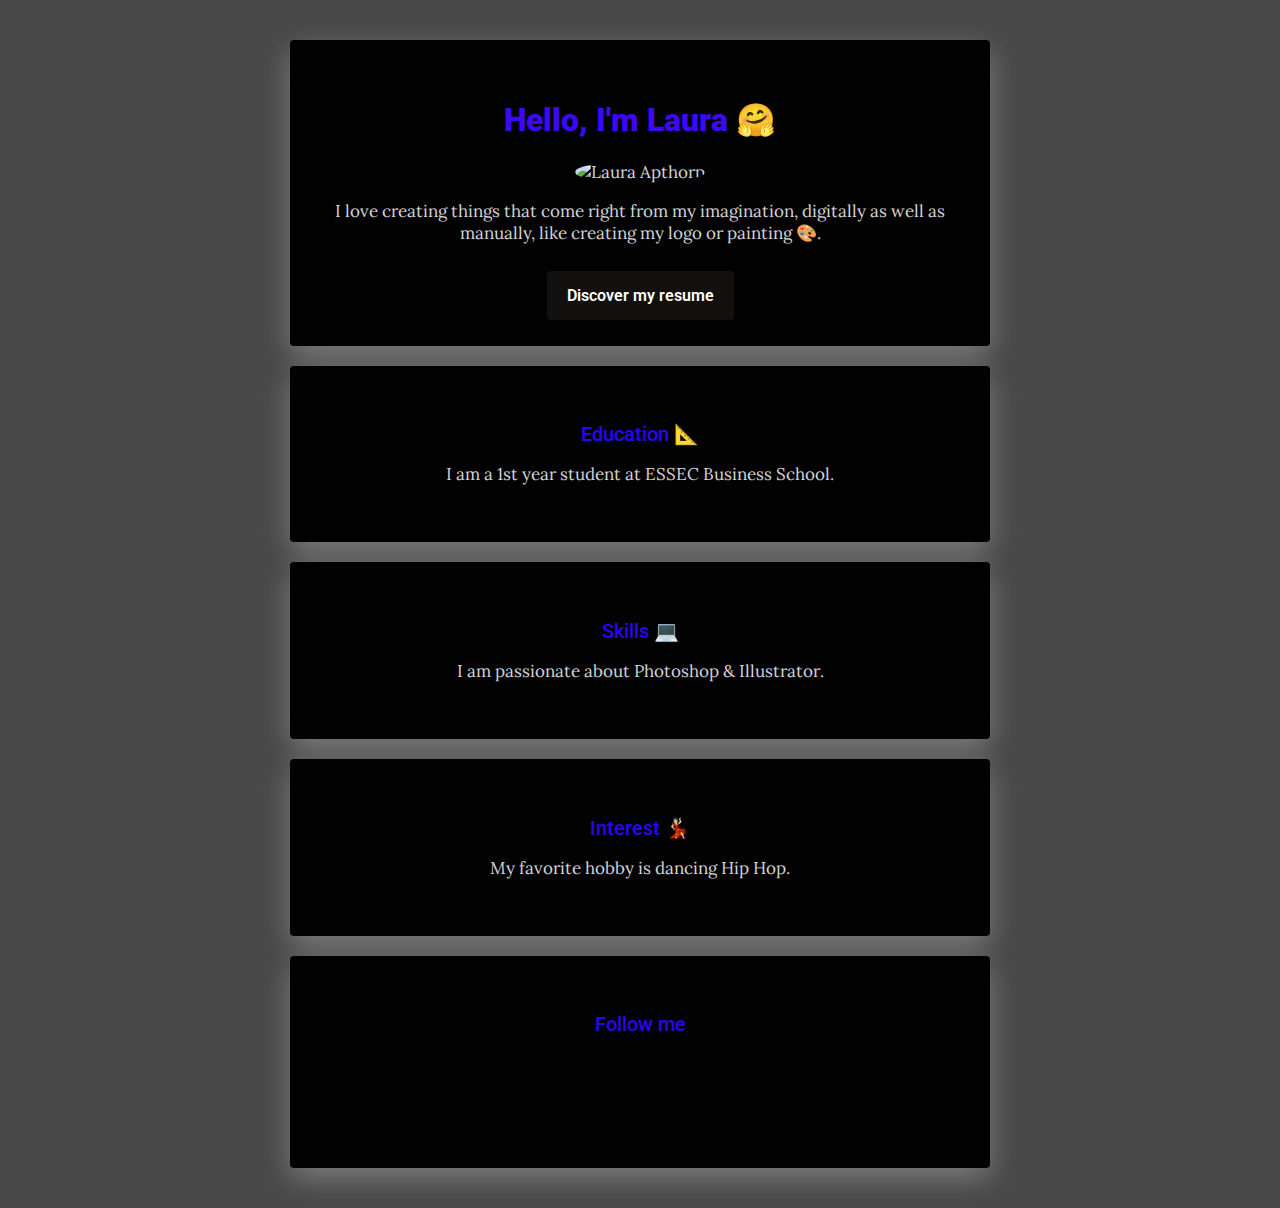
==== index 2.html @ 9621785d "Add files via upload" ====
<!DOCTYPE html>
<html>

<head>
  <title>My profile</title>
  <meta charset="utf-8">
  <link href="https://fonts.googleapis.com/css?family=Lora:400,700|Roboto:300,400,500,700,900" rel="stylesheet">
  <link rel="stylesheet" href="style.css">
  <link rel="stylesheet" href="https://use.fontawesome.com/releases/v5.2.0/css/all.css"
    integrity="sha384-hWVjflwFxL6sNzntih27bfxkr27PmbbK/iSvJ+a4+0owXq79v+lsFkW54bOGbiDQ" crossorigin="anonymous">
</head>

<body>
  <div class="container">
    <div class="card-white" id="introduction" data-tilt>
      <h1>Hello, I'm Laura 🤗</h1>
      <img src="images/profile-picture.jpg" class="img-circle" width="100px" alt="Laura Apthorp">
      <p>
        I love <strong>creating</strong> things that come right from my imagination, digitally as well as manually, like creating my logo or painting 🎨.
      </p>
      <a href="CV_LAURA makeup .pdf" target="_blank" class="btn-blue">Discover my resume</a>
    </div>
    <div class="card-white" data-tilt>
      <h2>Education 📐</h2>
      <p>
        I am a 1st year student at <strong>ESSEC Business School</strong>.
      </p>
    </div>
    <div class="card-white" data-tilt>
      <h2>Skills 💻</h2>
      <p>
        I am passionate about <strong> Photoshop & Illustrator</strong>.
      </p>
    </div>
    <div class="card-white" data-tilt>
      <h2>Interest 💃🏻</h2>
      <p>
        My favorite hobby is <strong>dancing Hip Hop</strong>.
      </p>
    </div>
    <div class="card-white" data-tilt>
      <h2>Follow me</h2>
      <ul class="list-inline">
        <li>
          <a href="https://www.linkedin.com/in/laura-apthorp/" target="_blank">
            <i class="fab fa-linkedin-in"></i>
          </a>
        </li>
      </ul>
    </div>
  </div>
  <script src="https://ajax.googleapis.com/ajax/libs/jquery/3.5.1/jquery.min.js"></script>
  <script type="text/javascript" src="js/tilt.jquery.js"></script>
</body>

</html>
---- style.css ----
/* Colors and fonts */
body {
  background: #494849;
  color: #d3d3d8;
  font-family: 'Lora', serif;
  font-size: 17px;
  font-weight: lighter;
}
h1, h2, h3 {
  font-family: 'Roboto', sans-serif;
}
h1 {
  color: #3c08f7;
  font-size: 32px;
  font-weight: 900;
}
h2 {
  color: #2904f7;
  font-size: 20px;
  font-weight: lighter;
  font-weight: 500;
}
a {
  font-family: 'Roboto', sans-serif;
  text-decoration: none;
  color: #6B72E1;
  font-weight: 600;
  font-size: 16px;
}
a:hover {
  color: rgb(218, 206, 252);
}


/* Custom design with class (99% of your design) */
.container {
  width: 700px;
  margin: 40px auto;
}

@media (max-width: 960px) {
  /* For a screen < 960px, this CSS will be read */
  .container {
    width: 700px;
  }
}
@media (max-width: 720px) {
  /* For a screen < 720px, this CSS will be read */
  .container {
    width: 500px;
  }
}
@media (max-width: 540px) {
  /* For a screen < 540px, this CSS will be read */
  .container {
    width: 300px;
  }
}


.card-white {
  background-color: rgb(2, 2, 2);
  padding: 40px;
  box-shadow: 0px 10px 30px rgba(255, 255, 255, 0.295);
  border-radius: 4px;
  margin: 20px 0px;
  text-align: center;
}
.img-circle {
  border-radius: 50%;
}
.btn-blue {
  background-color: #131110;
  color: white;
  padding: 15px 20px;
  border-radius: 4px;
}
.btn-blue:hover {
  background-color: rgb(238, 236, 236);
  color: rgb(2, 2, 2);
}
.list-inline {
  list-style: none;
  padding-left: 0px;
}

.list-inline li {
  display: inline;
  padding: 10px;
}
.list-inline i {
  font-size: 50px;
  color: rgb(242, 241, 247);
}
.list-inline i:hover {
  color: rgb(146, 145, 148);
}

/* Design adjustments using id (1% design remaining) */
#introduction p {
  margin-bottom: 40px;
}
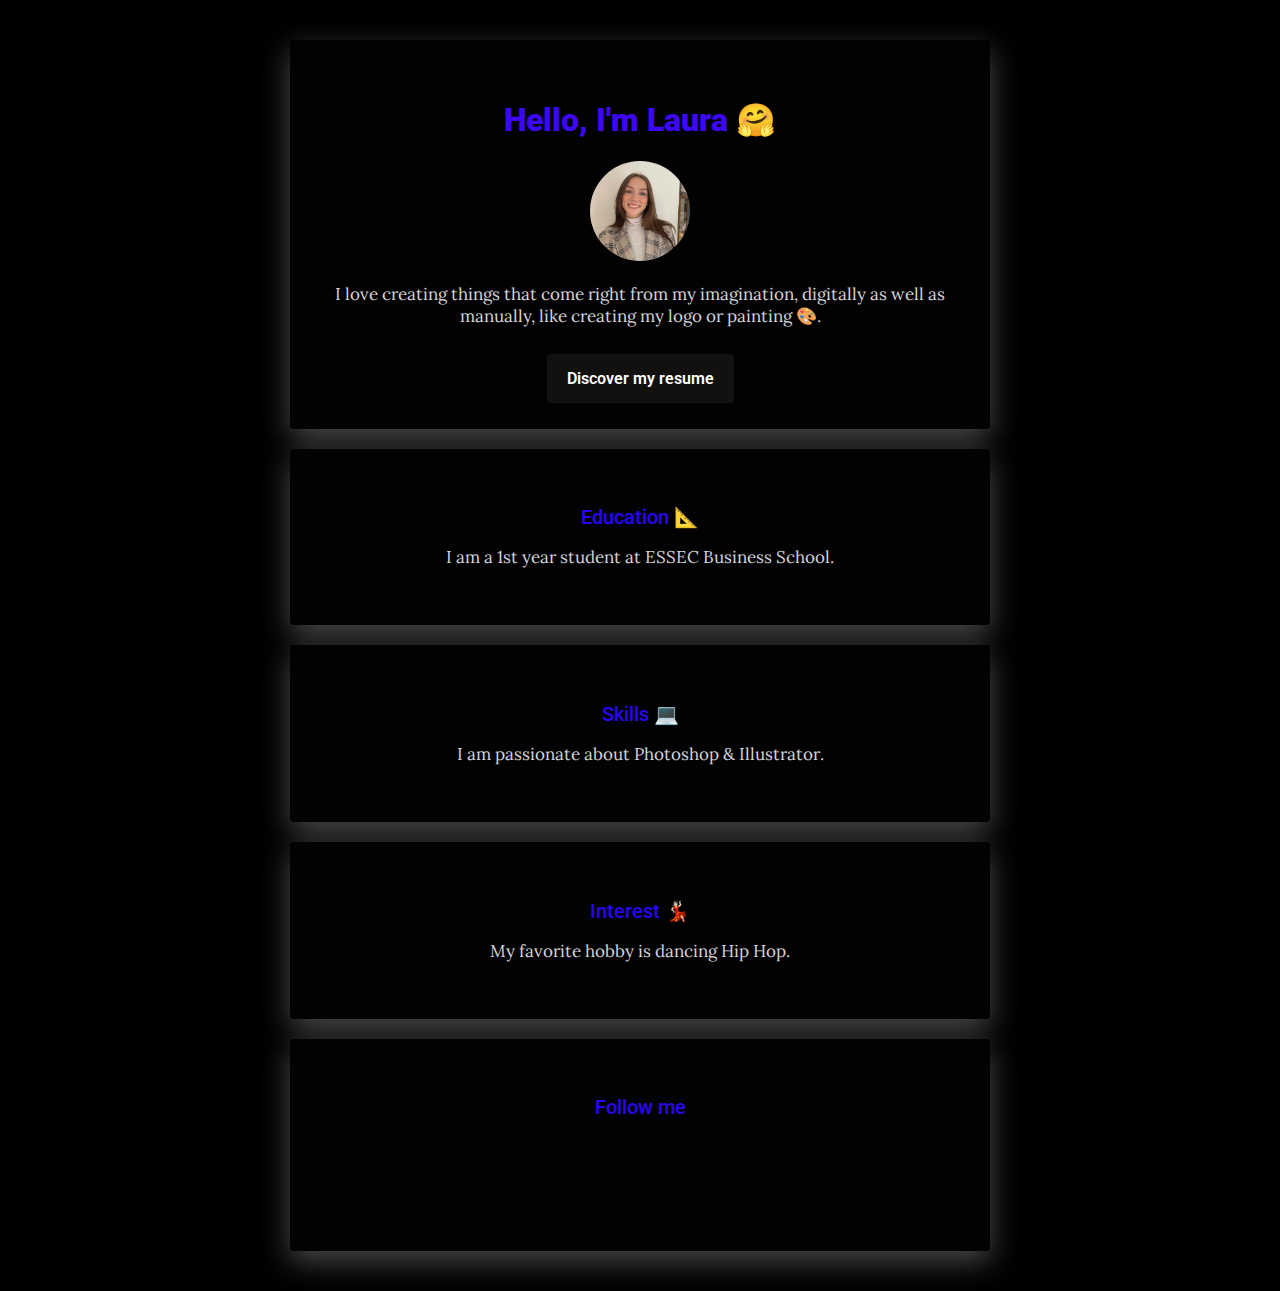
==== commit 99fef642: "Update index 2.html" ====
--- a/index 2.html
+++ b/index 2.html
@@ -18,7 +18,7 @@
       <p>
         I love <strong>creating</strong> things that come right from my imagination, digitally as well as manually, like creating my logo or painting 🎨.
       </p>
-      <a href="CV_LAURA makeup .pdf" target="_blank" class="btn-blue">Discover my resume</a>
+      <a href="CV_LAURA.pdf" target="_blank" class="btn-blue">Discover my resume</a>
     </div>
     <div class="card-white" data-tilt>
       <h2>Education 📐</h2>
@@ -53,4 +53,4 @@
   <script type="text/javascript" src="js/tilt.jquery.js"></script>
 </body>
 
-</html>+</html>
--- a/style.css
+++ b/style.css
@@ -1,6 +1,6 @@
 /* Colors and fonts */
 body {
-  background: #494849;
+  background: #000000;
   color: #d3d3d8;
   font-family: 'Lora', serif;
   font-size: 17px;
